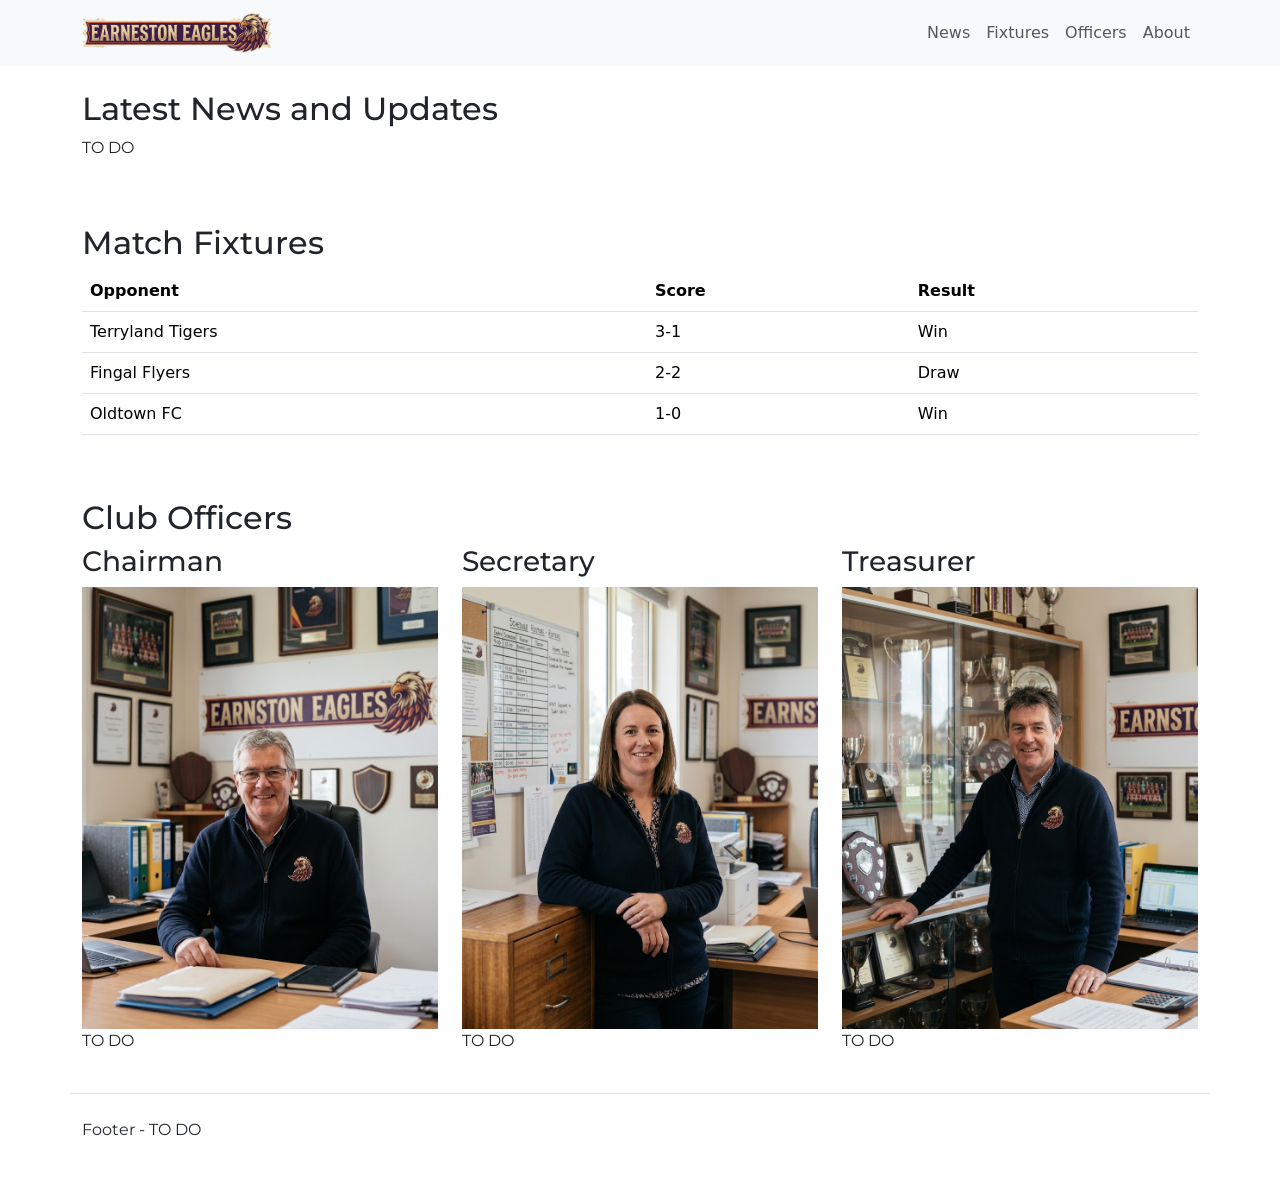
==== public/index.html @ 62dc89ef "Added about page, linked in navbar, removed duplicate body tag" ====
<!DOCTYPE html>
<html lang="en">

<head>
  <meta charset="UTF-8">
  <meta name="viewport" content="width=device-width, initial-scale=1">
  <title>Earneston Eagles</title>
  <!-- Bootstrap -->
  <link href="https://cdn.jsdelivr.net/npm/bootstrap@5.3.3/dist/css/bootstrap.min.css" rel="stylesheet">
  <!-- Google Fonts -->
  <link rel="preconnect" href="https://fonts.googleapis.com">
  <link rel="preconnect" href="https://fonts.gstatic.com" crossorigin>
  <link href="https://fonts.googleapis.com/css2?family=Montserrat:wght@500&display=swap" rel="stylesheet">
  <!-- CSS -->
  <link href="style.css" rel="stylesheet">
</head>

<body>

  <!-- Navbar -->
  <nav class="navbar navbar-expand bg-body-tertiary">
    <div class="container">
      <a class="navbar-brand" href="#">
        <img src="images/title.png" alt="Earneston Eagles" height="40">
      </a>
      <ul class="navbar-nav">
        <li class="nav-item"><a class="nav-link" href="#news">News</a></li>
        <li class="nav-item"><a class="nav-link" href="#fixtures">Fixtures</a></li>
        <li class="nav-item"><a class="nav-link" href="#officers">Officers</a></li>
        <li class="nav-item"><a class="nav-link" href="about.html">About</a></li>
      </ul>
    </div>
  </nav>

  <!-- Latest news and updates -->
  <section id="news" class="container py-4">
    <h2>Latest News and Updates</h2>
    <p>TO DO</p>
  </section>

  <!-- Match fixtures -->
  <section id="fixtures" class="container py-4">
    <h2>Match Fixtures</h2>
    <table class="table">
      <thead>
        <tr>
          <th>Opponent</th>
          <th>Score</th>
          <th>Result</th>
        </tr>
      </thead>
      <tbody>
        <tr>
          <td>Terryland Tigers</td>
          <td>3-1</td>
          <td>Win</td>
        </tr>
        <tr>
          <td>Fingal Flyers</td>
          <td>2-2</td>
          <td>Draw</td>
        </tr>
        <tr>
          <td>Oldtown FC</td>
          <td>1-0</td>
          <td>Win</td>
        </tr>
      </tbody>
    </table>
  </section>

  <!-- Club officers -->
  <section id="officers" class="container py-4">
    <h2>Club Officers</h2>
    <div class="row">
      <div class="col-md-4">
        <h3>Chairman</h3>
        <img src="images/chairman.jpg" alt="Chairman" class="img-fluid">
        <p>TO DO</p>
      </div>
      <div class="col-md-4">
        <h3>Secretary</h3>
        <img src="images/secretary.jpg" alt="Secretary" class="img-fluid">
        <p>TO DO</p>
      </div>
      <div class="col-md-4">
        <h3>Treasurer</h3>
        <img src="images/treasurer.jpg" alt="Treasurer" class="img-fluid">
        <p>TO DO</p>
      </div>
    </div>
  </section>

  <!-- Footer -->
  <footer class="container py-4 border-top">
    <p>Footer - TO DO</p>
  </footer>

</body>

</html>
---- public/style.css ----
h1,
h2,
h3,
p {
    font-family: Montserrat, sans-serif;
}
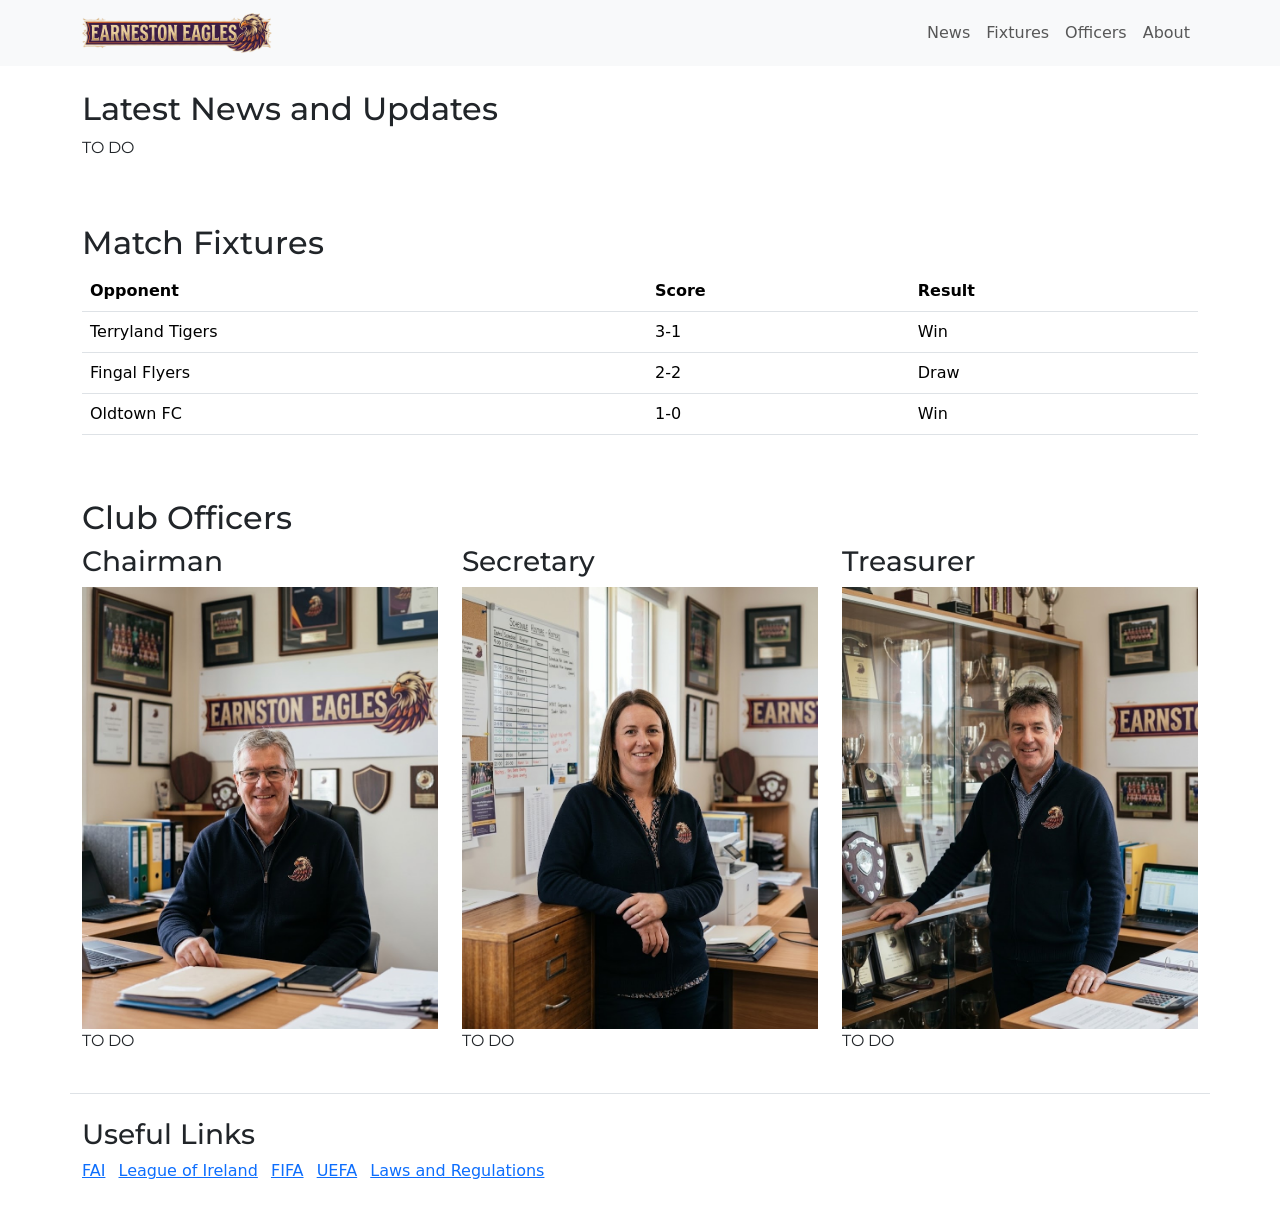
==== commit 354a6b8c: "Added Footer content" ====
--- a/public/index.html
+++ b/public/index.html
@@ -93,7 +93,18 @@
 
   <!-- Footer -->
   <footer class="container py-4 border-top">
-    <p>Footer - TO DO</p>
+    <h3>Useful Links</h3>
+    <ul class="list-inline">
+      <li class="list-inline-item"><a href="https://www.fai.ie/" target="_blank" rel="noopener noreferrer">FAI</a></li>
+      <li class="list-inline-item"><a href="https://www.leagueofireland.ie/" target="_blank"
+          rel="noopener noreferrer">League of Ireland</a></li>
+      <li class="list-inline-item"><a href="https://www.fifa.com/" target="_blank" rel="noopener noreferrer">FIFA</a>
+      </li>
+      <li class="list-inline-item"><a href="https://www.uefa.com/" target="_blank" rel="noopener noreferrer">UEFA</a>
+      </li>
+      <li class="list-inline-item"><a href="https://www.theifab.com/" target="_blank" rel="noopener noreferrer">Laws and
+          Regulations</a></li>
+    </ul>
   </footer>
 
 </body>
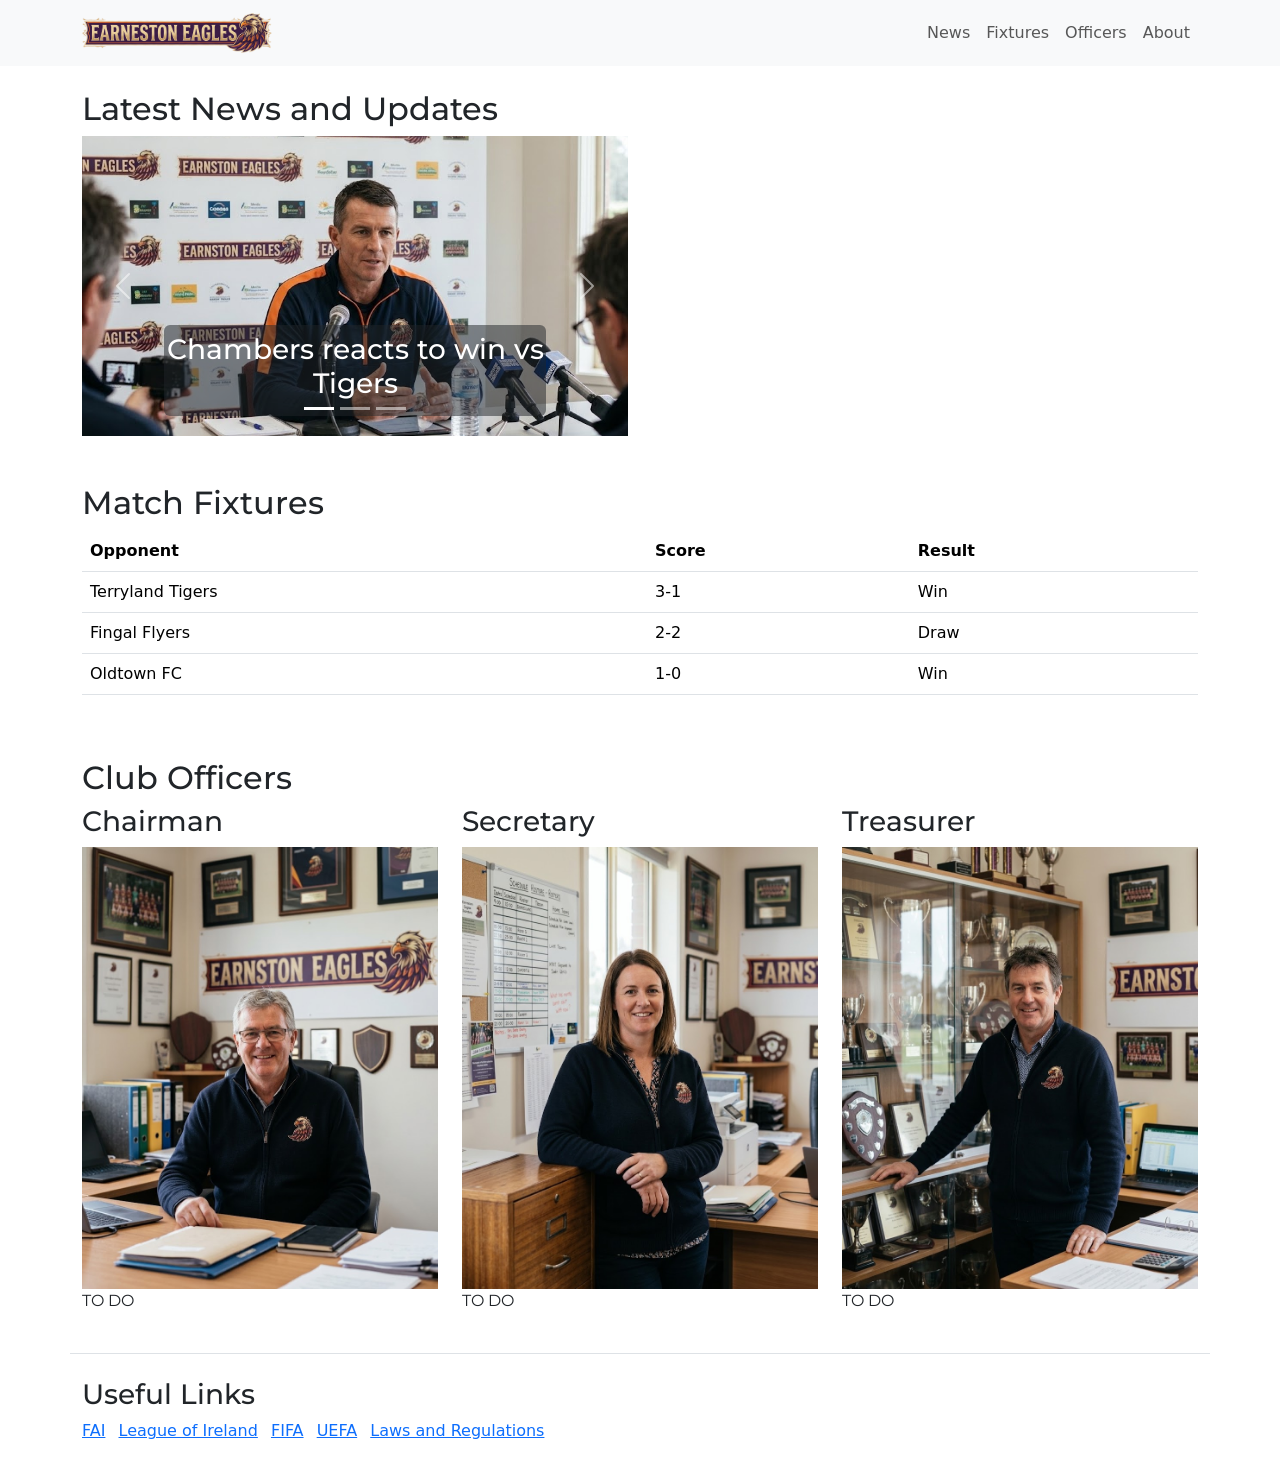
==== commit 2ddfb437: "Added carousel for Latest News section" ====
--- a/public/index.html
+++ b/public/index.html
@@ -14,6 +14,9 @@
   <!-- CSS -->
   <link href="style.css" rel="stylesheet">
 </head>
+
+<!-- Bootstrap JS (News Carousel) -->
+<script src="https://cdn.jsdelivr.net/npm/bootstrap@5.3.3/dist/js/bootstrap.bundle.min.js"></script>
 
 <body>
 
@@ -35,7 +38,60 @@
   <!-- Latest news and updates -->
   <section id="news" class="container py-4">
     <h2>Latest News and Updates</h2>
-    <p>TO DO</p>
+    <div class="row">
+      <div class="col-12 col-md-6">
+
+        <div id="newsCarousel" class="carousel slide" data-bs-ride="carousel" data-bs-interval="5000">
+
+          <div class="carousel-indicators">
+            <button type="button" data-bs-target="#newsCarousel" data-bs-slide-to="0" class="active" aria-current="true"
+              aria-label="Slide 1"></button>
+            <button type="button" data-bs-target="#newsCarousel" data-bs-slide-to="1" aria-label="Slide 2"></button>
+            <button type="button" data-bs-target="#newsCarousel" data-bs-slide-to="2" aria-label="Slide 3"></button>
+          </div>
+
+          <div class="carousel-inner">
+            <!-- One carousel-item per story. To add a story, copy a block and paste it after the last one,
+                   and add a matching indicator button above (slide-to number goes up by one).
+                   Only the first slide has "active". -->
+            <div class="carousel-item active">
+              <img src="images/coach.jpg" class="d-block w-100 object-fit-cover" style="height: 300px;"
+                alt="Chambers reacts to win vs Tigers">
+              <div class="carousel-caption bg-dark bg-opacity-50 rounded py-2">
+                <h3>Chambers reacts to win vs Tigers</h3>
+              </div>
+            </div>
+
+            <div class="carousel-item">
+              <img src="images/player.jpg" class="d-block w-100 object-fit-cover" style="height: 300px;"
+                alt="Interview with McShane">
+              <div class="carousel-caption bg-dark bg-opacity-50 rounded py-2">
+                <h3>Interview with McShane</h3>
+              </div>
+            </div>
+
+            <div class="carousel-item">
+              <img src="images/stadium.jpg" class="d-block w-100 object-fit-cover" style="height: 300px;"
+                alt="Stadium Development Update">
+              <div class="carousel-caption bg-dark bg-opacity-50 rounded py-2">
+                <h3>Stadium Development Update</h3>
+              </div>
+            </div>
+          </div>
+
+          <button class="carousel-control-prev" type="button" data-bs-target="#newsCarousel" data-bs-slide="prev">
+            <span class="carousel-control-prev-icon" aria-hidden="true"></span>
+            <span class="visually-hidden">Previous</span>
+          </button>
+          <button class="carousel-control-next" type="button" data-bs-target="#newsCarousel" data-bs-slide="next">
+            <span class="carousel-control-next-icon" aria-hidden="true"></span>
+            <span class="visually-hidden">Next</span>
+          </button>
+
+        </div>
+
+      </div>
+    </div>
   </section>
 
   <!-- Match fixtures -->
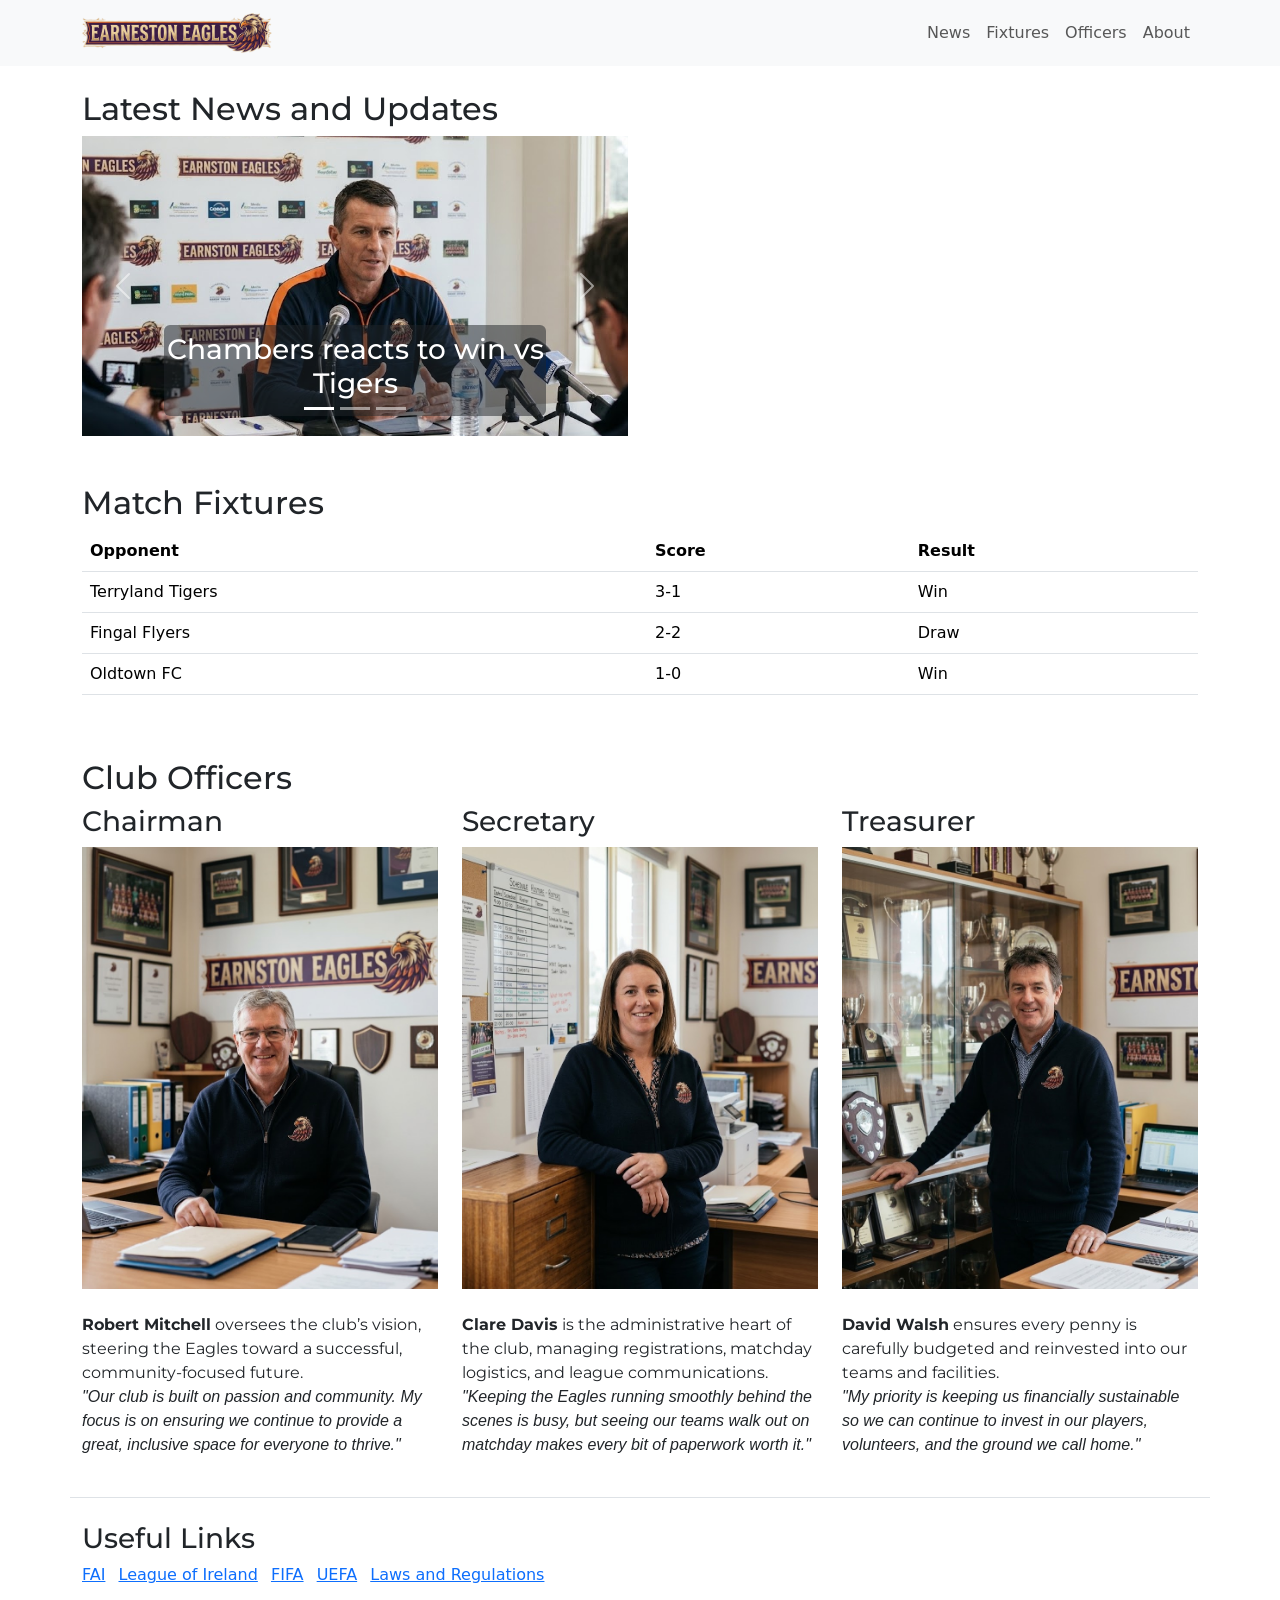
==== commit 60f365e2: "Added text to Club Officers and About page" ====
--- a/public/index.html
+++ b/public/index.html
@@ -132,17 +132,34 @@
       <div class="col-md-4">
         <h3>Chairman</h3>
         <img src="images/chairman.jpg" alt="Chairman" class="img-fluid">
-        <p>TO DO</p>
+        <p><br><b>Robert Mitchell</b> oversees the club’s vision, steering the Eagles toward a successful,
+          community-focused
+          future.<br>
+          <i>"Our club is built on passion and community. My focus is on ensuring we continue to provide a great,
+            inclusive space for
+            everyone to thrive."</i>
+        </p>
       </div>
       <div class="col-md-4">
         <h3>Secretary</h3>
         <img src="images/secretary.jpg" alt="Secretary" class="img-fluid">
-        <p>TO DO</p>
+        <p><br><b>Clare Davis</b> is the administrative heart of the club, managing registrations, matchday logistics,
+          and
+          league communications.<br>
+          <i>"Keeping the Eagles running smoothly behind the scenes is busy, but seeing our teams walk out on matchday
+            makes every bit
+            of paperwork worth it."</i>
+        </p>
       </div>
       <div class="col-md-4">
         <h3>Treasurer</h3>
         <img src="images/treasurer.jpg" alt="Treasurer" class="img-fluid">
-        <p>TO DO</p>
+        <p><br><b>David Walsh</b> ensures every penny is carefully budgeted and reinvested into our teams and
+          facilities.<br>
+          <i>"My priority is keeping us financially sustainable so we can continue to invest in our players, volunteers,
+            and the
+            ground we call home."</i>
+        </p>
       </div>
     </div>
   </section>
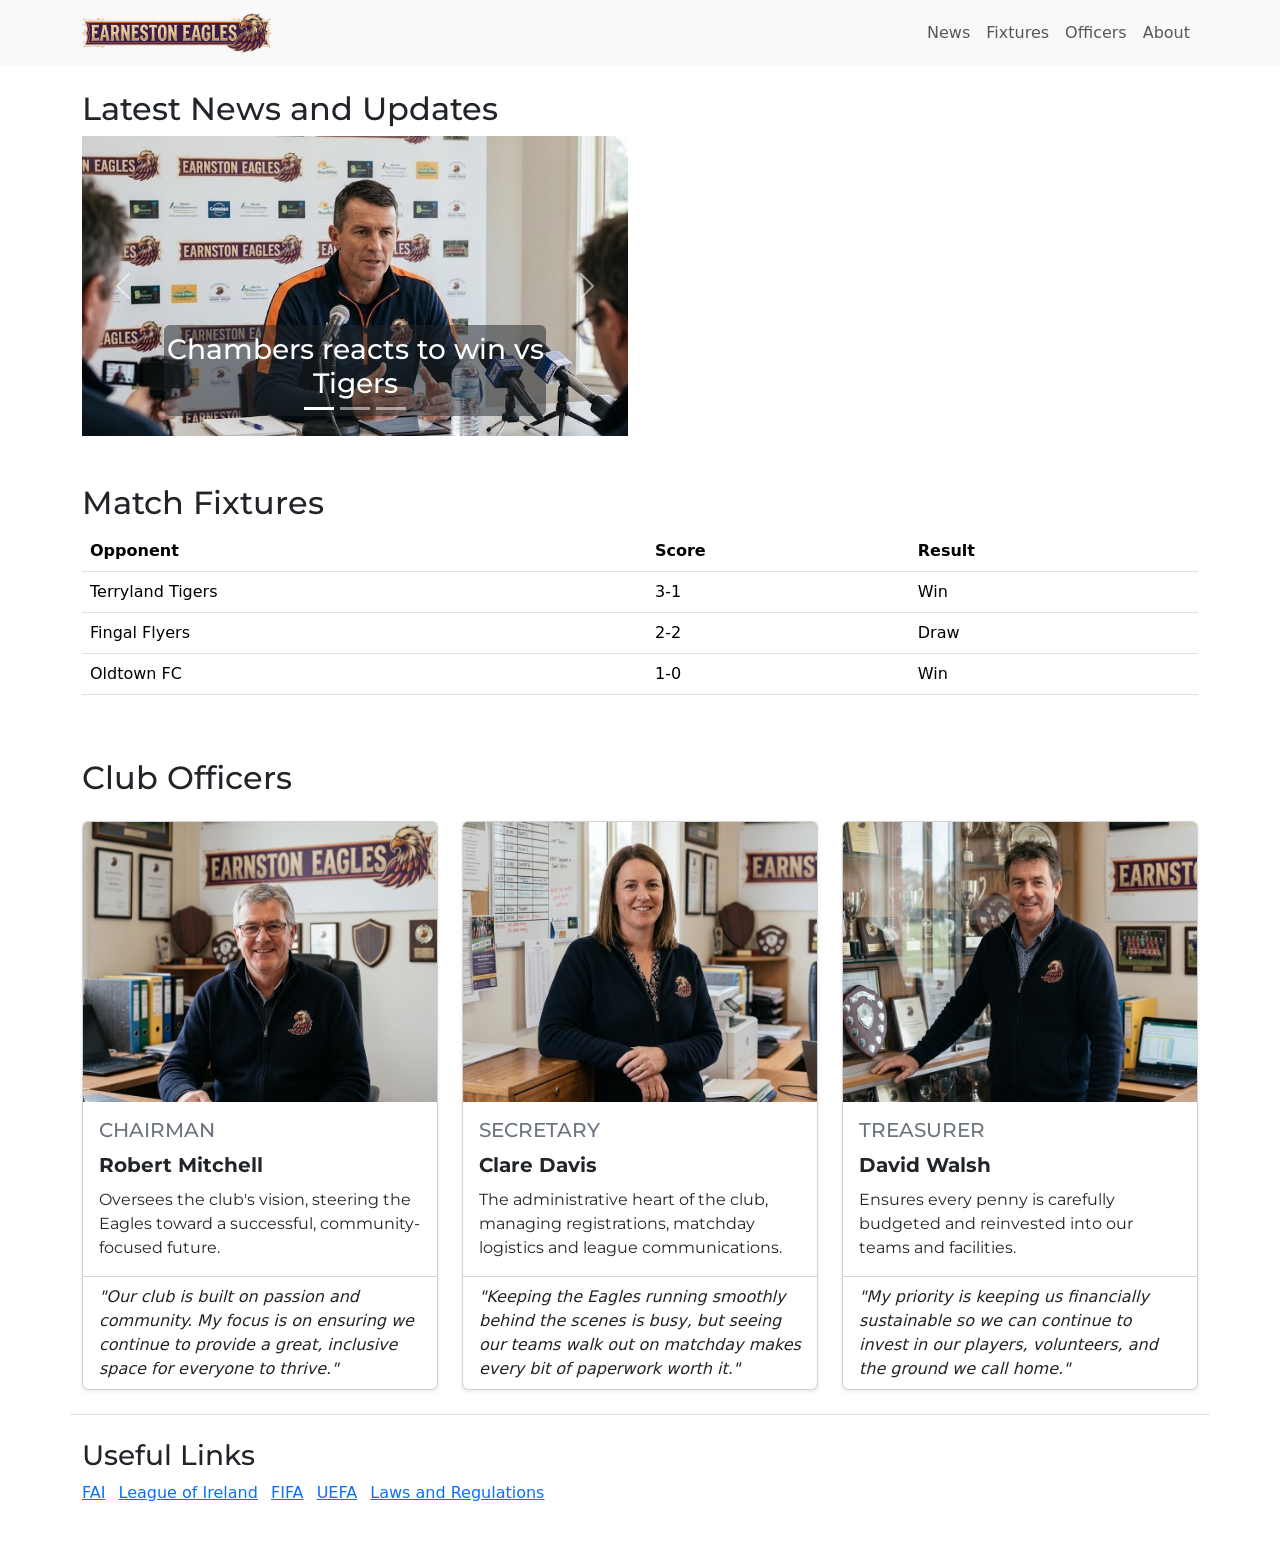
==== commit f7b1098b: "Updated club officers section with bootstraps card class" ====
--- a/public/index.html
+++ b/public/index.html
@@ -127,40 +127,66 @@
 
   <!-- Club officers -->
   <section id="officers" class="container py-4">
-    <h2>Club Officers</h2>
-    <div class="row">
-      <div class="col-md-4">
-        <h3>Chairman</h3>
-        <img src="images/chairman.jpg" alt="Chairman" class="img-fluid">
-        <p><br><b>Robert Mitchell</b> oversees the club’s vision, steering the Eagles toward a successful,
-          community-focused
-          future.<br>
-          <i>"Our club is built on passion and community. My focus is on ensuring we continue to provide a great,
-            inclusive space for
-            everyone to thrive."</i>
-        </p>
-      </div>
-      <div class="col-md-4">
-        <h3>Secretary</h3>
-        <img src="images/secretary.jpg" alt="Secretary" class="img-fluid">
-        <p><br><b>Clare Davis</b> is the administrative heart of the club, managing registrations, matchday logistics,
-          and
-          league communications.<br>
-          <i>"Keeping the Eagles running smoothly behind the scenes is busy, but seeing our teams walk out on matchday
-            makes every bit
-            of paperwork worth it."</i>
-        </p>
-      </div>
-      <div class="col-md-4">
-        <h3>Treasurer</h3>
-        <img src="images/treasurer.jpg" alt="Treasurer" class="img-fluid">
-        <p><br><b>David Walsh</b> ensures every penny is carefully budgeted and reinvested into our teams and
-          facilities.<br>
-          <i>"My priority is keeping us financially sustainable so we can continue to invest in our players, volunteers,
-            and the
-            ground we call home."</i>
-        </p>
-      </div>
+    <h2 class="mb-4">Club Officers</h2>
+    <div class="row g-4">
+
+      <div class="col-12 col-md-4">
+        <div class="card h-100 shadow-sm">
+          <img src="images/chairman.jpg" class="card-img-top object-fit-cover" style="height: 280px;"
+            alt="Robert Mitchell, Chairman">
+          <div class="card-body">
+            <h3 class="card-title h5 text-uppercase text-secondary">Chairman</h3>
+            <p class="card-text fw-bold fs-5 mb-2">Robert Mitchell</p>
+            <p class="card-text">Oversees the club's vision, steering the Eagles toward a successful,
+              community-focused future.</p>
+          </div>
+          <div class="card-footer bg-transparent">
+            <blockquote class="blockquote mb-0 fs-6 fst-italic">
+              "Our club is built on passion and community. My focus is on ensuring we continue to provide a great,
+              inclusive space for everyone to thrive."
+            </blockquote>
+          </div>
+        </div>
+      </div>
+
+      <div class="col-12 col-md-4">
+        <div class="card h-100 shadow-sm">
+          <img src="images/secretary.jpg" class="card-img-top object-fit-cover" style="height: 280px;"
+            alt="Clare Davis, Secretary">
+          <div class="card-body">
+            <h3 class="card-title h5 text-uppercase text-secondary">Secretary</h3>
+            <p class="card-text fw-bold fs-5 mb-2">Clare Davis</p>
+            <p class="card-text">The administrative heart of the club, managing registrations, matchday logistics
+              and league communications.</p>
+          </div>
+          <div class="card-footer bg-transparent">
+            <blockquote class="blockquote mb-0 fs-6 fst-italic">
+              "Keeping the Eagles running smoothly behind the scenes is busy, but seeing our teams walk out on
+              matchday makes every bit of paperwork worth it."
+            </blockquote>
+          </div>
+        </div>
+      </div>
+
+      <div class="col-12 col-md-4">
+        <div class="card h-100 shadow-sm">
+          <img src="images/treasurer.jpg" class="card-img-top object-fit-cover" style="height: 280px;"
+            alt="David Walsh, Treasurer">
+          <div class="card-body">
+            <h3 class="card-title h5 text-uppercase text-secondary">Treasurer</h3>
+            <p class="card-text fw-bold fs-5 mb-2">David Walsh</p>
+            <p class="card-text">Ensures every penny is carefully budgeted and reinvested into our teams and
+              facilities.</p>
+          </div>
+          <div class="card-footer bg-transparent">
+            <blockquote class="blockquote mb-0 fs-6 fst-italic">
+              "My priority is keeping us financially sustainable so we can continue to invest in our players,
+              volunteers, and the ground we call home."
+            </blockquote>
+          </div>
+        </div>
+      </div>
+
     </div>
   </section>
 
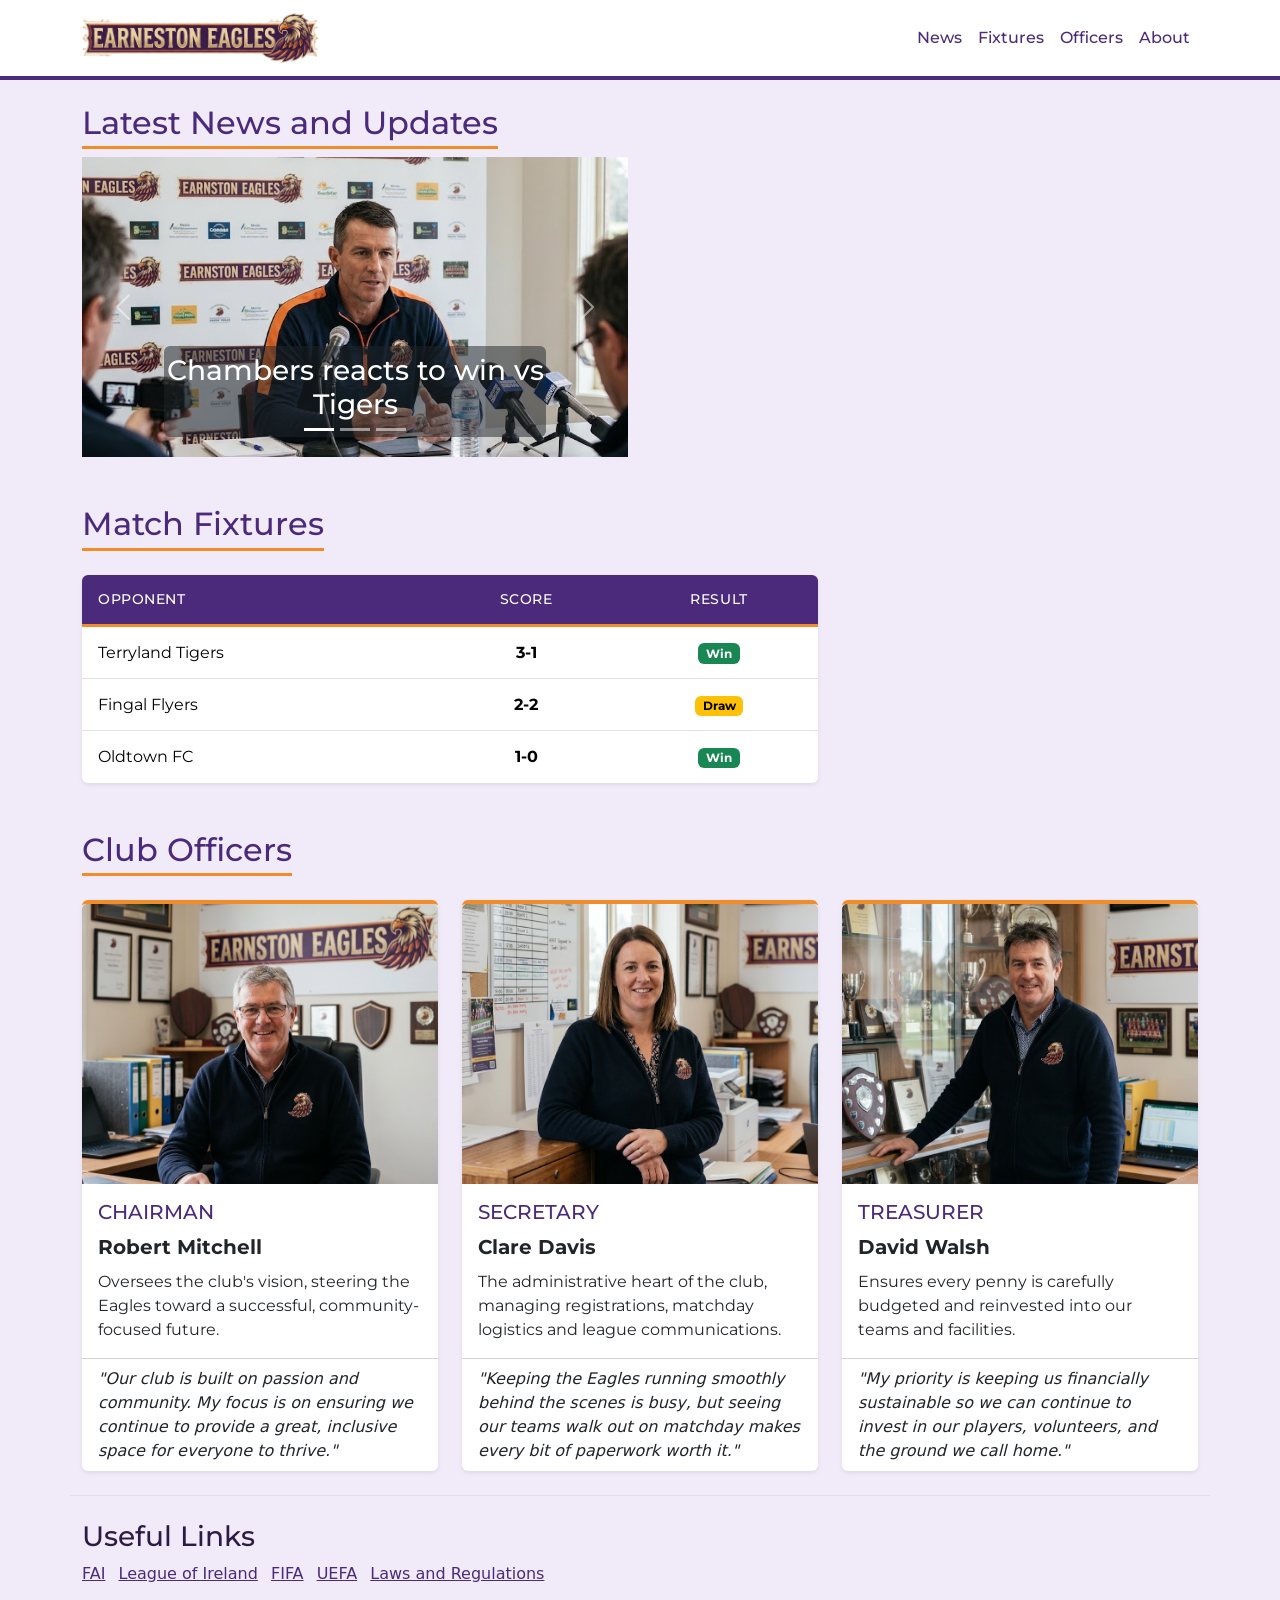
==== commit 87a77276: "Updated navabr image size, fixture table css" ====
--- a/public/index.html
+++ b/public/index.html
@@ -15,23 +15,31 @@
   <link href="style.css" rel="stylesheet">
 </head>
 
+<!-- Bootstrap JS (Navbar Hamburger) -->
+<script src="https://cdn.jsdelivr.net/npm/bootstrap@5.3.3/dist/js/bootstrap.bundle.min.js"></script>
 <!-- Bootstrap JS (News Carousel) -->
 <script src="https://cdn.jsdelivr.net/npm/bootstrap@5.3.3/dist/js/bootstrap.bundle.min.js"></script>
 
 <body>
 
   <!-- Navbar -->
-  <nav class="navbar navbar-expand bg-body-tertiary">
+  <nav class="navbar navbar-expand-md bg-body-tertiary">
     <div class="container">
       <a class="navbar-brand" href="#">
-        <img src="images/title.png" alt="Earneston Eagles" height="40">
+        <img src="images/title.png" alt="Earneston Eagles" height="50">
       </a>
-      <ul class="navbar-nav">
-        <li class="nav-item"><a class="nav-link" href="#news">News</a></li>
-        <li class="nav-item"><a class="nav-link" href="#fixtures">Fixtures</a></li>
-        <li class="nav-item"><a class="nav-link" href="#officers">Officers</a></li>
-        <li class="nav-item"><a class="nav-link" href="about.html">About</a></li>
-      </ul>
+      <button class="navbar-toggler" type="button" data-bs-toggle="collapse" data-bs-target="#mainNav"
+        aria-controls="mainNav" aria-expanded="false" aria-label="Toggle navigation">
+        <span class="navbar-toggler-icon"></span>
+      </button>
+      <div class="collapse navbar-collapse" id="mainNav">
+        <ul class="navbar-nav ms-auto">
+          <li class="nav-item"><a class="nav-link" href="#news">News</a></li>
+          <li class="nav-item"><a class="nav-link" href="#fixtures">Fixtures</a></li>
+          <li class="nav-item"><a class="nav-link" href="#officers">Officers</a></li>
+          <li class="nav-item"><a class="nav-link" href="about.html">About</a></li>
+        </ul>
+      </div>
     </div>
   </nav>
 
@@ -96,33 +104,39 @@
 
   <!-- Match fixtures -->
   <section id="fixtures" class="container py-4">
-    <h2>Match Fixtures</h2>
-    <table class="table">
-      <thead>
-        <tr>
-          <th>Opponent</th>
-          <th>Score</th>
-          <th>Result</th>
-        </tr>
-      </thead>
-      <tbody>
-        <tr>
-          <td>Terryland Tigers</td>
-          <td>3-1</td>
-          <td>Win</td>
-        </tr>
-        <tr>
-          <td>Fingal Flyers</td>
-          <td>2-2</td>
-          <td>Draw</td>
-        </tr>
-        <tr>
-          <td>Oldtown FC</td>
-          <td>1-0</td>
-          <td>Win</td>
-        </tr>
-      </tbody>
-    </table>
+    <h2 class="mb-4">Match Fixtures</h2>
+    <div class="row">
+      <div class="col-12 col-lg-8">
+        <div class="table-responsive rounded shadow-sm">
+          <table class="table table-hover align-middle mb-0 fixtures-table">
+            <thead>
+              <tr>
+                <th>Opponent</th>
+                <th class="text-center">Score</th>
+                <th class="text-center">Result</th>
+              </tr>
+            </thead>
+            <tbody>
+              <tr>
+                <td>Terryland Tigers</td>
+                <td class="text-center fw-bold">3-1</td>
+                <td class="text-center"><span class="badge text-bg-success">Win</span></td>
+              </tr>
+              <tr>
+                <td>Fingal Flyers</td>
+                <td class="text-center fw-bold">2-2</td>
+                <td class="text-center"><span class="badge text-bg-warning">Draw</span></td>
+              </tr>
+              <tr>
+                <td>Oldtown FC</td>
+                <td class="text-center fw-bold">1-0</td>
+                <td class="text-center"><span class="badge text-bg-success">Win</span></td>
+              </tr>
+            </tbody>
+          </table>
+        </div>
+      </div>
+    </div>
   </section>
 
   <!-- Club officers -->
--- a/public/style.css
+++ b/public/style.css
@@ -1,6 +1,102 @@
+:root {
+    --eagles-purple: #4b2a7b;
+    --eagles-purple-dark: #35195c;
+    --eagles-lavender: #f1eaf9;
+    --eagles-orange: #f28c28;
+    --eagles-orange-dark: #c2610c;
+}
+
+/* Fonts */
 h1,
 h2,
 h3,
 p {
     font-family: Montserrat, sans-serif;
+}
+
+/* Page background and text */
+body {
+    background-color: var(--eagles-lavender);
+    color: #2b1b45;
+}
+
+/* Headings */
+h1,
+h2 {
+    color: var(--eagles-purple);
+}
+
+h2 {
+    display: inline-block;
+    border-bottom: 3px solid var(--eagles-orange);
+    padding-bottom: 0.25rem;
+}
+
+/* Navbar */
+.navbar {
+    --bs-tertiary-bg-rgb: 255, 255, 255;
+    border-bottom: 4px solid var(--eagles-purple);
+    --bs-navbar-color: var(--eagles-purple);
+    --bs-navbar-hover-color: var(--eagles-orange-dark);
+    --bs-navbar-active-color: var(--eagles-orange-dark);
+}
+
+.navbar .nav-link {
+    font-family: Montserrat, sans-serif;
+    font-weight: 500;
+}
+
+.navbar .nav-link.active {
+    border-bottom: 2px solid var(--eagles-orange);
+}
+
+/* Fixtures table */
+.fixtures-table {
+    --bs-table-bg: #fff;
+    --bs-table-hover-bg: #f6effc;
+    font-family: Montserrat, sans-serif;
+}
+
+.fixtures-table thead th {
+    background-color: var(--eagles-purple);
+    color: #fff;
+    font-weight: 500;
+    letter-spacing: 0.04em;
+    text-transform: uppercase;
+    font-size: 0.85rem;
+    padding: 0.9rem 1rem;
+    border-bottom: 3px solid var(--eagles-orange);
+}
+
+.fixtures-table td {
+    padding: 0.85rem 1rem;
+}
+
+.fixtures-table tbody tr:last-child td {
+    border-bottom: 0;
+}
+
+/* Officer cards */
+.card {
+    border: 0;
+    border-top: 4px solid var(--eagles-orange);
+}
+
+.card .text-secondary {
+    color: var(--eagles-purple) !important;
+}
+
+/* Links in the page body and footer */
+main a,
+footer a {
+    color: var(--eagles-purple);
+}
+
+main a:hover,
+footer a:hover {
+    color: var(--eagles-orange-dark);
+}
+
+footer {
+    border-color: var(--eagles-purple) !important;
 }
